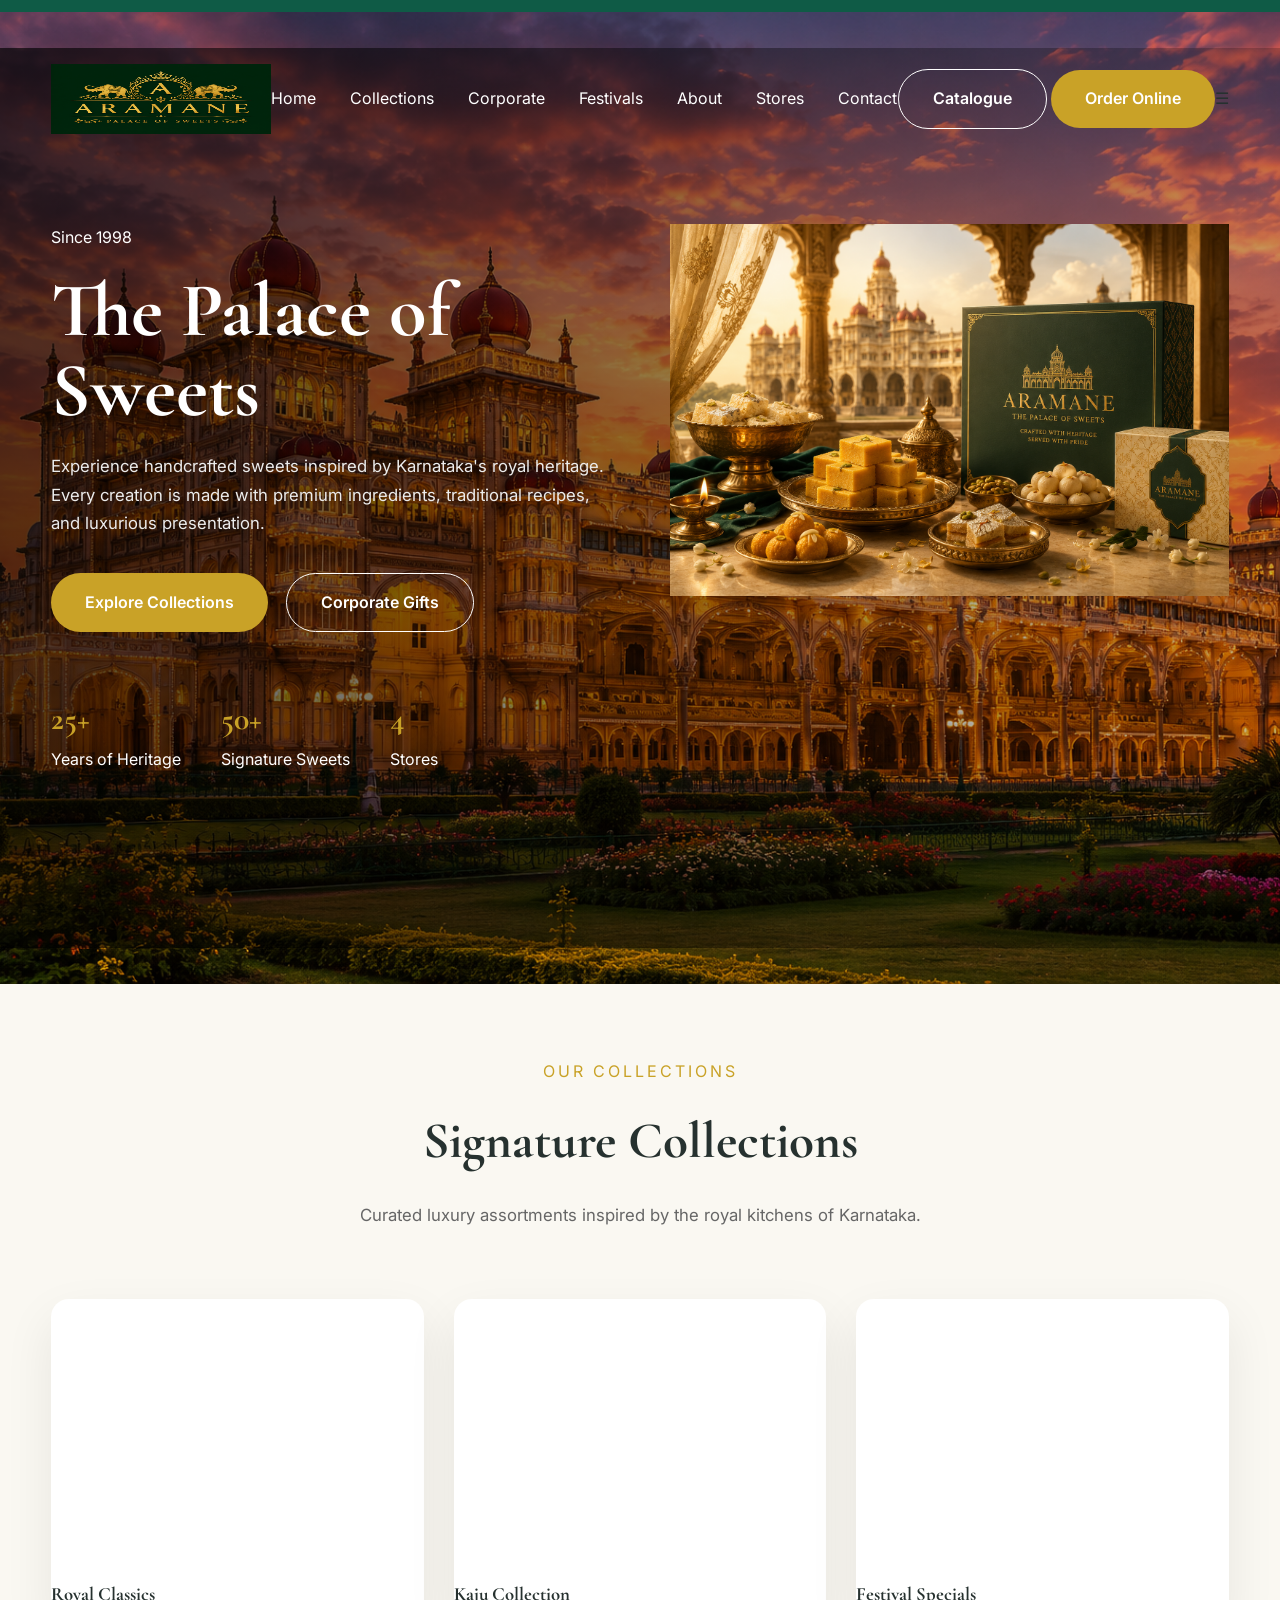
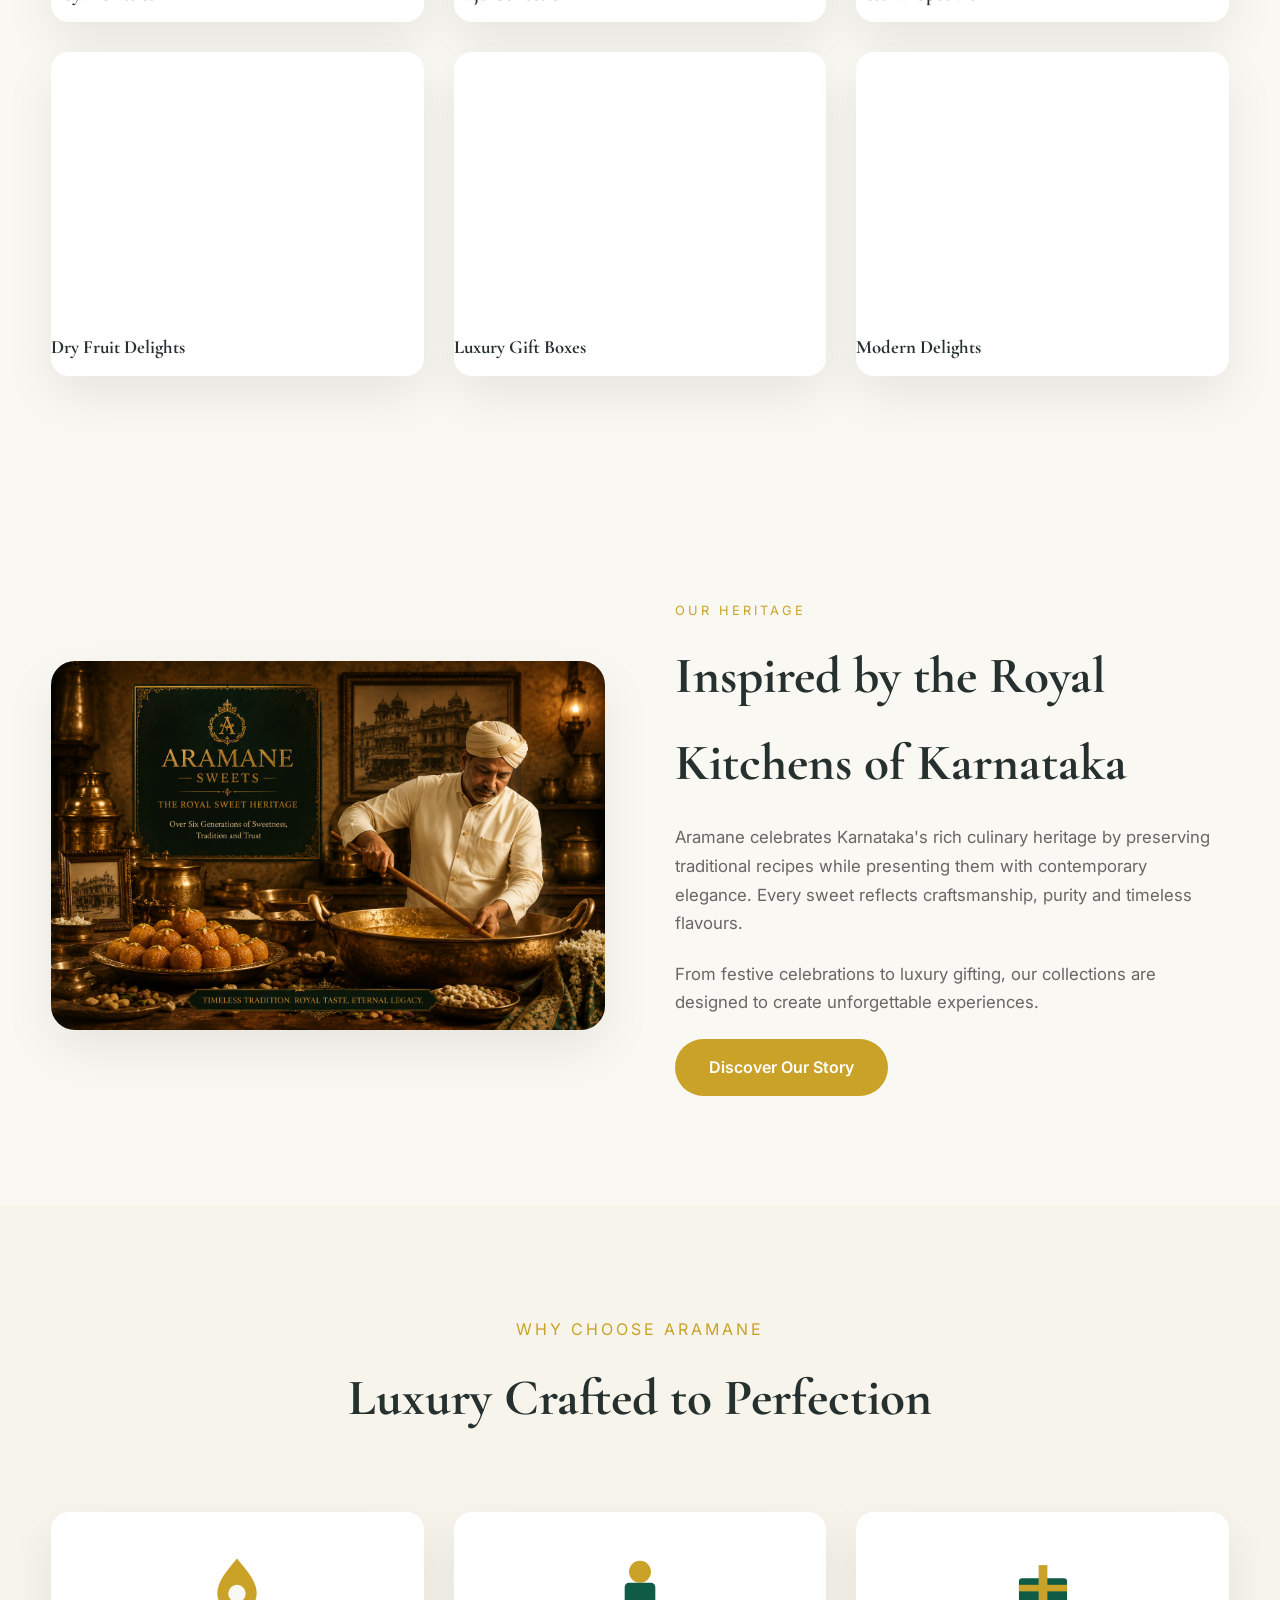
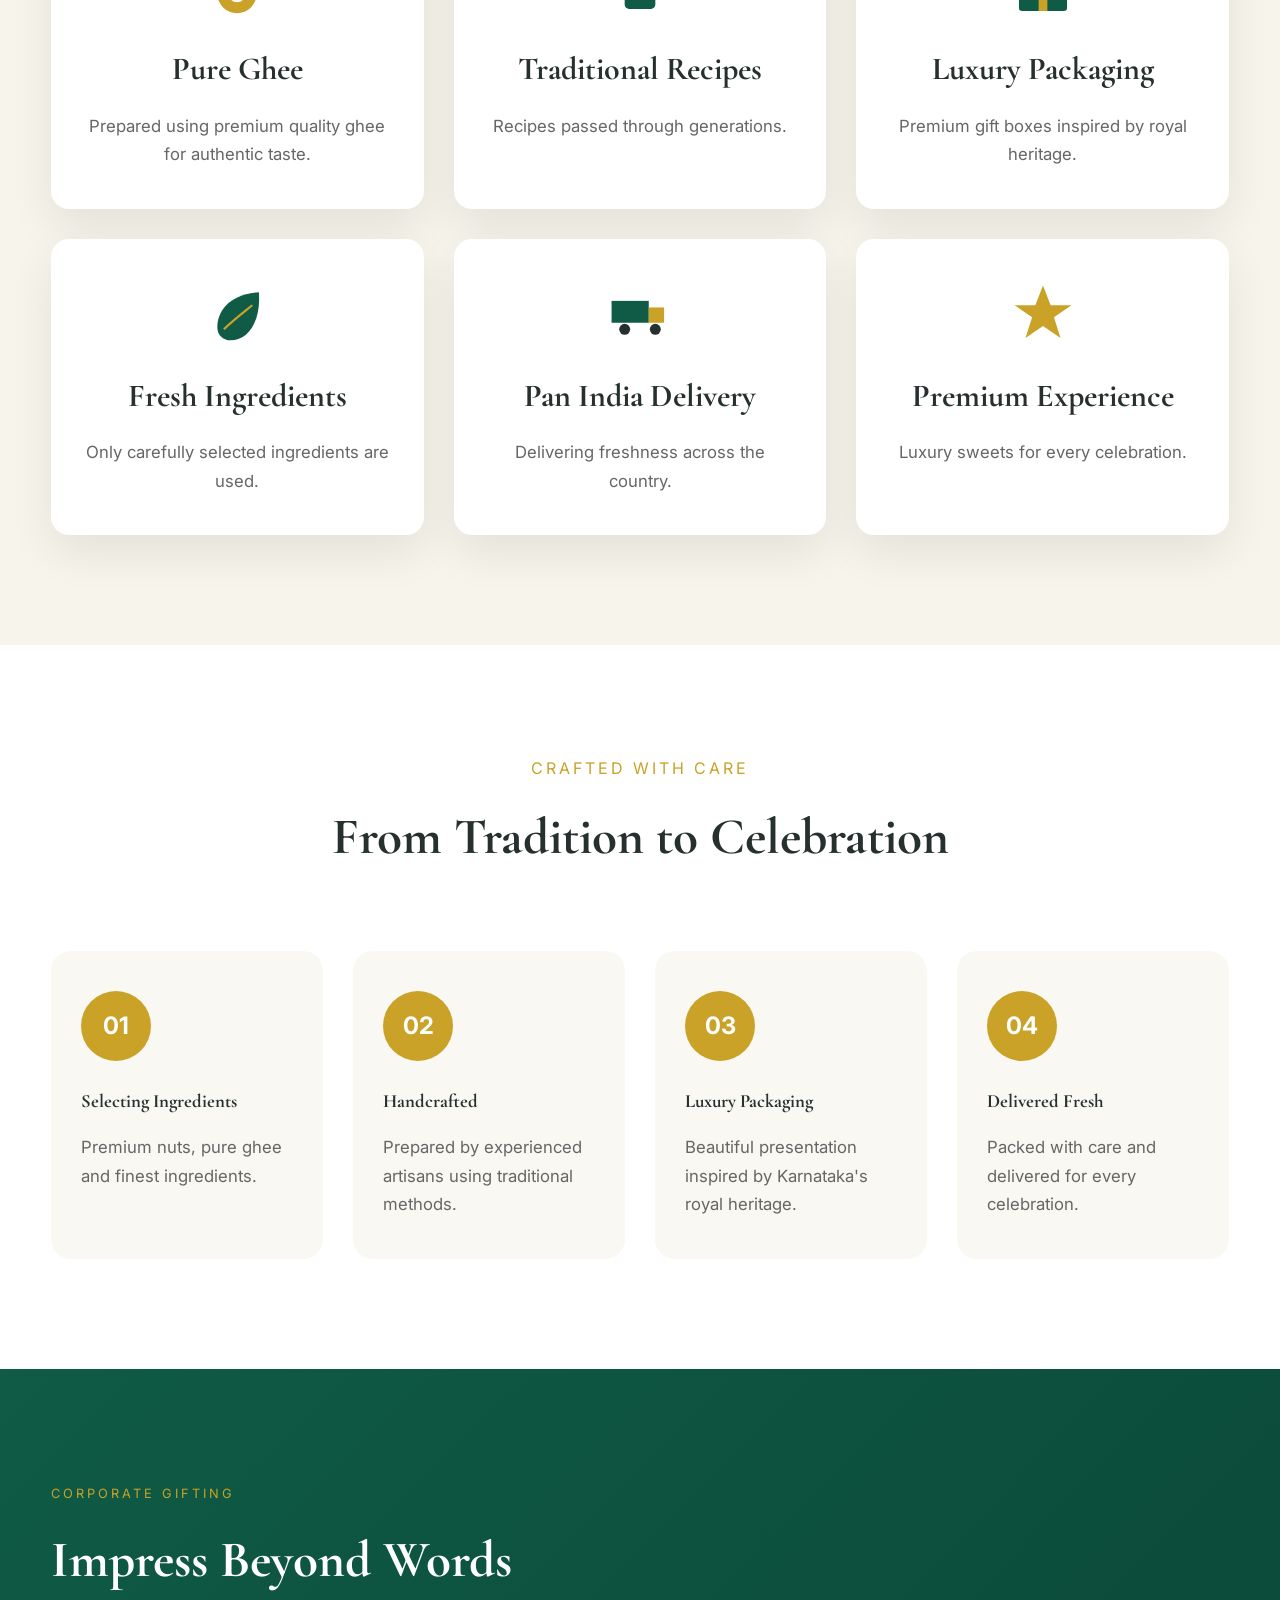
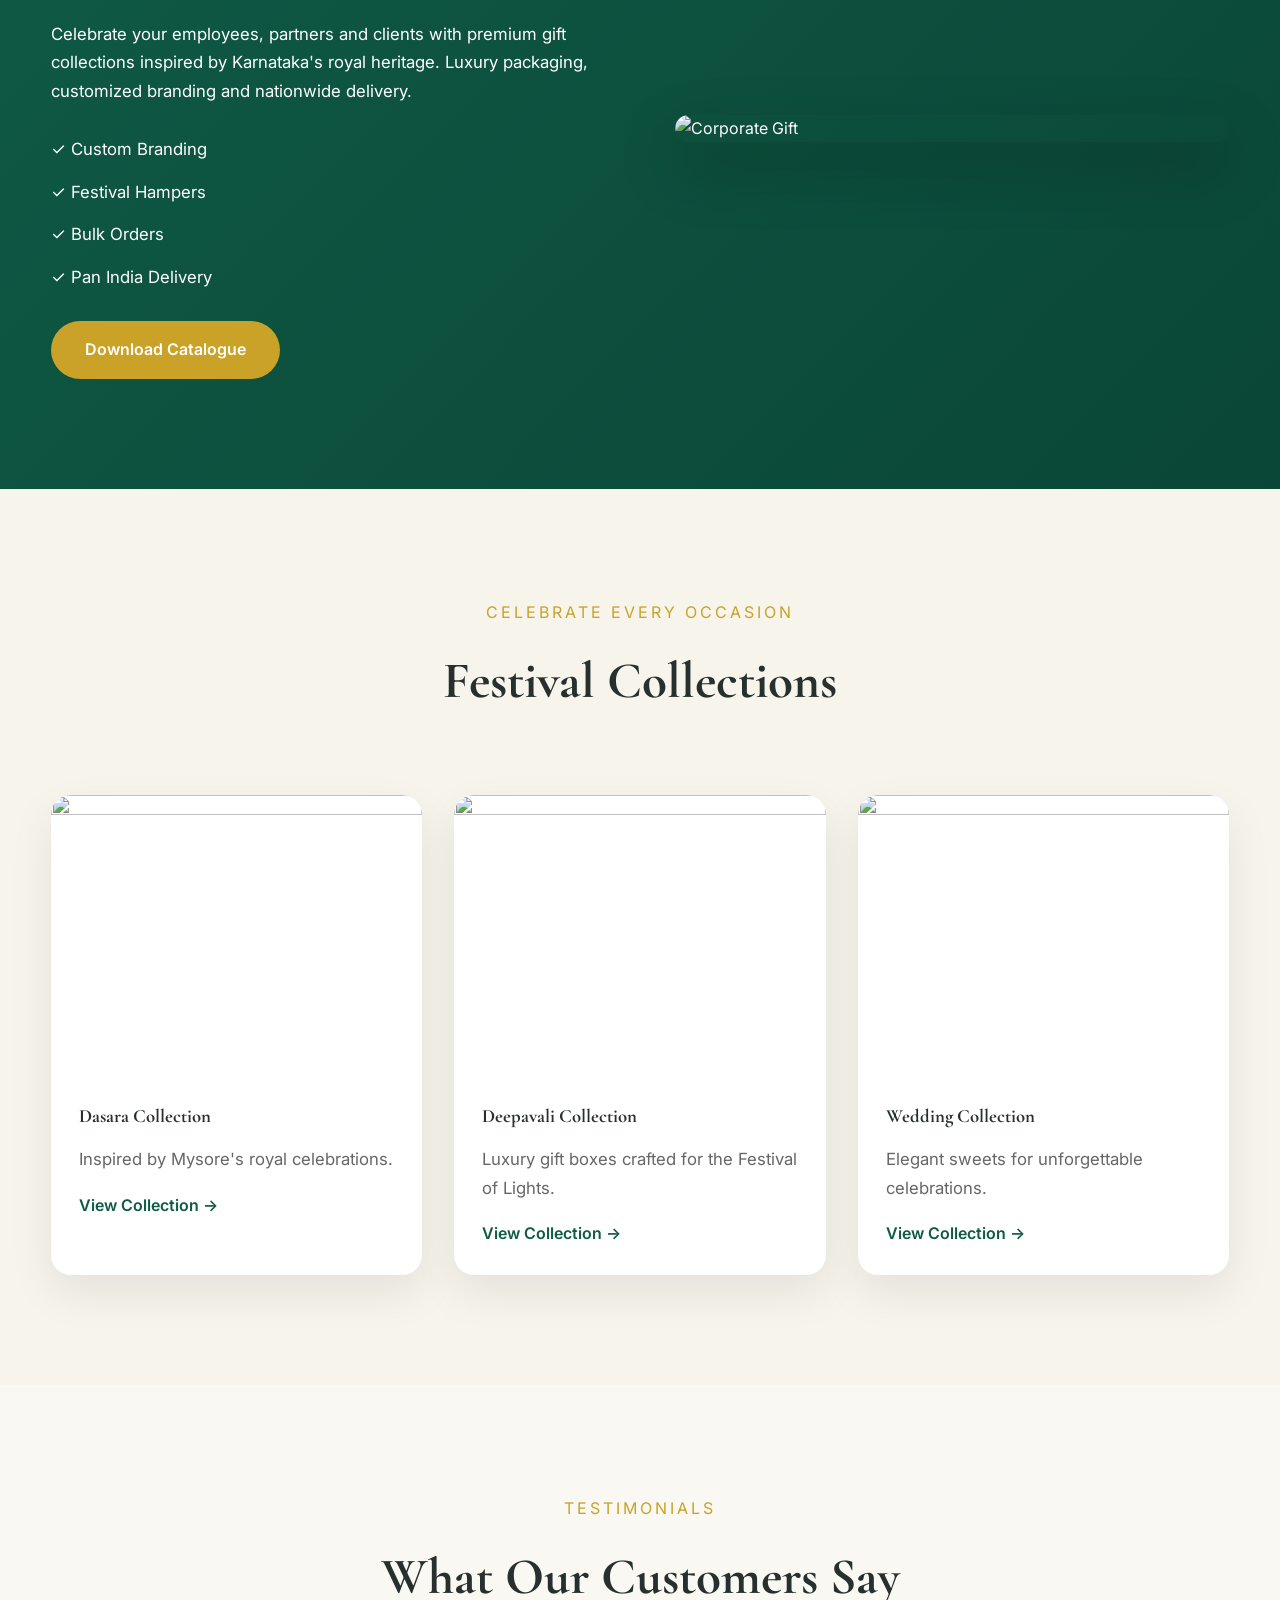
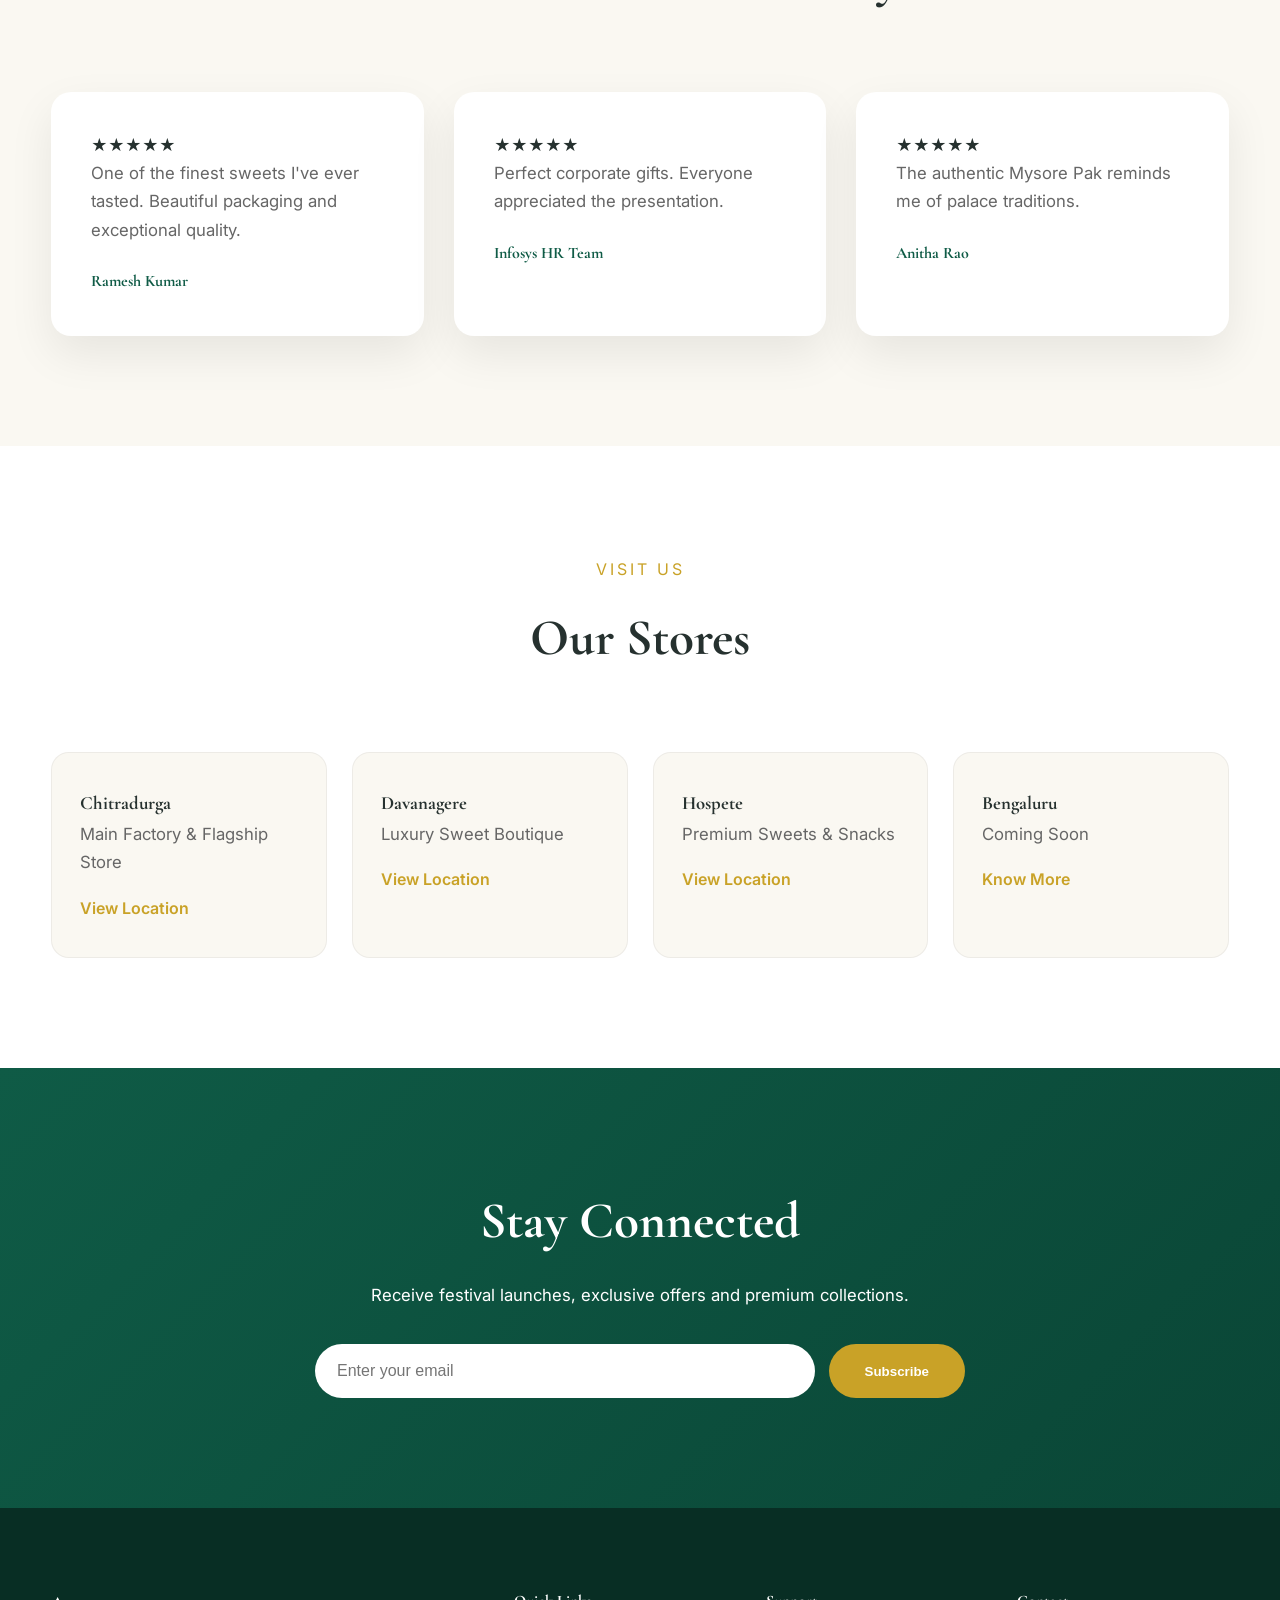
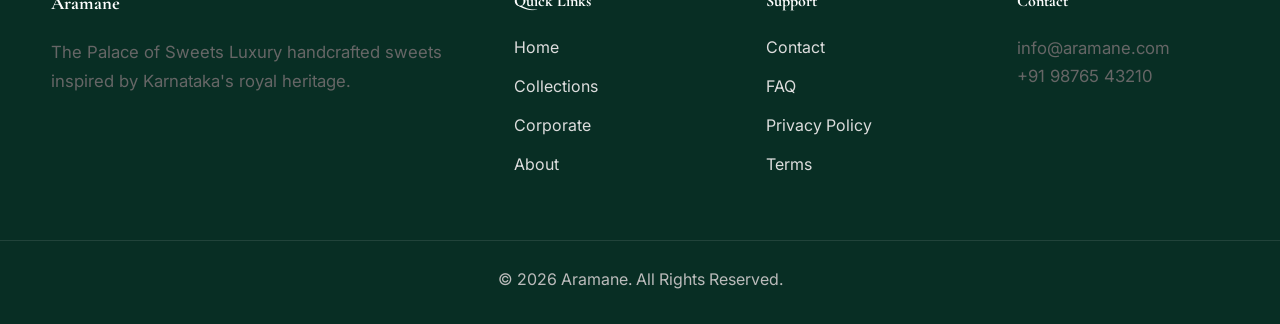
==== index1.html @ 85ec9b0d "new index" ====
<!DOCTYPE html>
<html lang="en">

<head>

    <meta charset="UTF-8">
    <meta name="viewport" content="width=device-width, initial-scale=1.0">

    <title>Aramane | The Palace of Sweets</title>

    <meta name="description"
        content="Luxury sweets inspired by Karnataka's royal heritage. Premium gifting, authentic flavours and handcrafted delicacies.">

    <link rel="preconnect" href="https://fonts.googleapis.com">

    <link rel="preconnect" href="https://fonts.gstatic.com" crossorigin>

    <link href="https://fonts.googleapis.com/css2?family=Cormorant+Garamond:wght@400;500;600;700&family=Inter:wght@300;400;500;600;700&display=swap"
        rel="stylesheet">

    <link rel="stylesheet" href="css/style.css">
    <link rel="stylesheet" href="css/animations.css">
    <link rel="stylesheet" href="css/responsive.css">


</head>

<body>

<!-- ==========================
Loader
=========================== -->

<!-- ==========================
Loader
========================== -->

<div id="loader" class="loader">

    <div class="loader-content">

        <img
            src="assets/logo/logo.png"
            alt="Aramane Sweets"
            class="loader-logo"
            width="220"
            height="80"
            loading="eager"
            decoding="async">

        <div class="loader-line"></div>

    </div>

</div>
<!-- ==========================
Announcement
=========================== -->

<div class="announcement">

    <span>Crafted with Pure Ghee</span>

    <span>•</span>

    <span>Pan India Delivery</span>

    <span>•</span>

    <span>Corporate Gifting</span>

</div>

<!-- ==========================
Header
=========================== -->

<header id="header">

<div class="container">

<nav class="navbar">

<a href="#" class="logo">

<img src="assets/logo/logo.png" alt="Aramane" width="220" height="70">

</a>

<ul class="menu">

<li><a href="#">Home</a></li>

<li><a href="#">Collections</a></li>

<li><a href="#">Corporate</a></li>

<li><a href="#">Festivals</a></li>

<li><a href="#">About</a></li>

<li><a href="#">Stores</a></li>

<li><a href="#">Contact</a></li>

</ul>

<div class="nav-buttons">

<a href="#" class="btn-outline">

Catalogue

</a>

<a href="#" class="btn-primary">

Order Online

</a>

</div>

<div class="mobile-toggle">

☰

</div>

</nav>

</div>

</header>

<!-- ==========================
Hero
=========================== -->

<section class="hero">

<div class="hero-bg">

<img src="assets/images/palace-bg.png" alt="Palace">

</div>

<div class="hero-overlay"></div>

<div class="container hero-grid">

<div class="hero-left">

<div class="subtitle">

Since 1998

</div>

<h1>

The Palace of Sweets

</h1>

<p>

Experience handcrafted sweets inspired by Karnataka's royal heritage.
Every creation is made with premium ingredients, traditional recipes,
and luxurious presentation.

</p>

<div class="hero-buttons">

<a href="#" class="btn-primary">

Explore Collections

</a>

<a href="#" class="btn-outline">

Corporate Gifts

</a>

</div>

<div class="hero-features">

<div>

<h3>25+</h3>

<span>Years of Heritage</span>

</div>

<div>

<h3>50+</h3>

<span>Signature Sweets</span>

</div>

<div>

<h3>4</h3>

<span>Stores</span>

</div>

</div>

</div>

<div class="hero-right">

<img src="assets/images/hero.png" alt="Gift Box">

</div>

</div>

<div class="scroll-indicator">

<span></span>

</div>

</section>

<!-- ==========================
Signature Collections
=========================== -->

<section class="collections">

<div class="container">

<div class="section-title">

<span>Our Collections</span>

<h2>Signature Collections</h2>

<p>

Curated luxury assortments inspired by the royal kitchens of Karnataka.

</p>

</div>

<div class="collection-grid">

<div class="collection-card">

<img src="assets/images/collections/royal-classics.png" alt="">

<h3>Royal Classics</h3>

</div>

<div class="collection-card">

<img src="assets/images/collections/kaju.png" alt="">

<h3>Kaju Collection</h3>

</div>

<div class="collection-card">

<img src="assets/images/collections/festival.jpg" alt="">

<h3>Festival Specials</h3>

</div>

<div class="collection-card">

<img src="assets/images/collections/dryfruits.jpg" alt="">

<h3>Dry Fruit Delights</h3>

</div>

<div class="collection-card">

<img src="assets/images/collections/luxury-box.jpg" alt="">

<h3>Luxury Gift Boxes</h3>

</div>

<div class="collection-card">

<img src="assets/images/collections/desserts.jpg" alt="">

<h3>Modern Delights</h3>

</div>

</div>

</div>

</section>
<!-- ==========================================
HERITAGE
========================================== -->

<section class="heritage">

<div class="container heritage-grid">

<div class="heritage-image">

<img src="assets/images/heritage.png" alt="Heritage">

</div>

<div class="heritage-content">

<span class="section-tag">

OUR HERITAGE

</span>

<h2>

Inspired by the Royal Kitchens of Karnataka

</h2>

<p>

Aramane celebrates Karnataka's rich culinary heritage by preserving
traditional recipes while presenting them with contemporary elegance.
Every sweet reflects craftsmanship, purity and timeless flavours.

</p>

<p>

From festive celebrations to luxury gifting, our collections are
designed to create unforgettable experiences.

</p>

<a href="#" class="btn-primary">

Discover Our Story

</a>

</div>

</div>

</section>





<!-- ==========================================
WHY ARAMANE
========================================== -->

<section class="why">

<div class="container">

<div class="section-title">

<span>

Why Choose Aramane

</span>

<h2>

Luxury Crafted to Perfection

</h2>

</div>

<div class="why-grid">

<div class="why-card">

<img src="assets/icons/ghee.svg">

<h3>

Pure Ghee

</h3>

<p>

Prepared using premium quality ghee for authentic taste.

</p>

</div>

<div class="why-card">

<img src="assets/icons/chef.svg">

<h3>

Traditional Recipes

</h3>

<p>

Recipes passed through generations.

</p>

</div>

<div class="why-card">

<img src="assets/icons/gift.svg">

<h3>

Luxury Packaging

</h3>

<p>

Premium gift boxes inspired by royal heritage.

</p>

</div>

<div class="why-card">

<img src="assets/icons/leaf.svg">

<h3>

Fresh Ingredients

</h3>

<p>

Only carefully selected ingredients are used.

</p>

</div>

<div class="why-card">

<img src="assets/icons/truck.svg">

<h3>

Pan India Delivery

</h3>

<p>

Delivering freshness across the country.

</p>

</div>

<div class="why-card">

<img src="assets/icons/star.svg">

<h3>

Premium Experience

</h3>

<p>

Luxury sweets for every celebration.

</p>

</div>

</div>

</div>

</section>







<!-- ==========================================
ROYAL PROCESS
========================================== -->

<section class="process">

<div class="container">

<div class="section-title">

<span>

Crafted With Care

</span>

<h2>

From Tradition to Celebration

</h2>

</div>

<div class="process-grid">

<div class="step">

<div class="number">

01

</div>

<h3>

Selecting Ingredients

</h3>

<p>

Premium nuts, pure ghee and finest ingredients.

</p>

</div>

<div class="step">

<div class="number">

02

</div>

<h3>

Handcrafted

</h3>

<p>

Prepared by experienced artisans using traditional methods.

</p>

</div>

<div class="step">

<div class="number">

03

</div>

<h3>

Luxury Packaging

</h3>

<p>

Beautiful presentation inspired by Karnataka's royal heritage.

</p>

</div>

<div class="step">

<div class="number">

04

</div>

<h3>

Delivered Fresh

</h3>

<p>

Packed with care and delivered for every celebration.

</p>

</div>

</div>

</div>

</section>
<!-- ==========================================
CORPORATE GIFTING
========================================== -->

<section class="corporate">

<div class="container corporate-grid">

<div class="corporate-content">

<span class="section-tag">

Corporate Gifting

</span>

<h2>

Impress Beyond Words

</h2>

<p>

Celebrate your employees, partners and clients with premium gift
collections inspired by Karnataka's royal heritage.

Luxury packaging, customized branding and nationwide delivery.

</p>

<ul class="corporate-list">

<li>✓ Custom Branding</li>

<li>✓ Festival Hampers</li>

<li>✓ Bulk Orders</li>

<li>✓ Pan India Delivery</li>

</ul>

<a href="#" class="btn-primary">

Download Catalogue

</a>

</div>

<div class="corporate-image">

<img src="assets/images/corporate-box.jpg" alt="Corporate Gift">

</div>

</div>

</section>





<!-- ==========================================
FESTIVAL COLLECTIONS
========================================== -->

<section class="festival">

<div class="container">

<div class="section-title">

<span>Celebrate Every Occasion</span>

<h2>Festival Collections</h2>

</div>

<div class="festival-grid">

<div class="festival-card">

<img src="assets/images/dasara.jpg" alt="">

<div class="festival-content">

<h3>Dasara Collection</h3>

<p>Inspired by Mysore's royal celebrations.</p>

<a href="#">View Collection →</a>

</div>

</div>

<div class="festival-card">

<img src="assets/images/deepavali.jpg" alt="">

<div class="festival-content">

<h3>Deepavali Collection</h3>

<p>Luxury gift boxes crafted for the Festival of Lights.</p>

<a href="#">View Collection →</a>

</div>

</div>

<div class="festival-card">

<img src="assets/images/wedding.jpg" alt="">

<div class="festival-content">

<h3>Wedding Collection</h3>

<p>Elegant sweets for unforgettable celebrations.</p>

<a href="#">View Collection →</a>

</div>

</div>

</div>

</div>

</section>





<!-- ==========================================
TESTIMONIALS
========================================== -->

<section class="testimonial">

<div class="container">

<div class="section-title">

<span>Testimonials</span>

<h2>What Our Customers Say</h2>

</div>

<div class="testimonial-grid">

<div class="testimonial-card">

★★★★★

<p>

One of the finest sweets I've ever tasted.
Beautiful packaging and exceptional quality.

</p>

<h4>

Ramesh Kumar

</h4>

</div>

<div class="testimonial-card">

★★★★★

<p>

Perfect corporate gifts.
Everyone appreciated the presentation.

</p>

<h4>

Infosys HR Team

</h4>

</div>

<div class="testimonial-card">

★★★★★

<p>

The authentic Mysore Pak reminds me of palace traditions.

</p>

<h4>

Anitha Rao

</h4>

</div>

</div>

</div>

</section>





<!-- ==========================================
STORE LOCATOR
========================================== -->

<section class="stores">

<div class="container">

<div class="section-title">

<span>Visit Us</span>

<h2>Our Stores</h2>

</div>

<div class="store-grid">

<div class="store-card">

<h3>Chitradurga</h3>

<p>Main Factory & Flagship Store</p>

<a href="#">View Location</a>

</div>

<div class="store-card">

<h3>Davanagere</h3>

<p>Luxury Sweet Boutique</p>

<a href="#">View Location</a>

</div>

<div class="store-card">

<h3>Hospete</h3>

<p>Premium Sweets & Snacks</p>

<a href="#">View Location</a>

</div>

<div class="store-card">

<h3>Bengaluru</h3>

<p>Coming Soon</p>

<a href="#">Know More</a>

</div>

</div>

</div>

</section>





<!-- ==========================================
NEWSLETTER
========================================== -->

<section class="newsletter">

<div class="container">

<h2>

Stay Connected

</h2>

<p>

Receive festival launches, exclusive offers and premium collections.

</p>

<form>

<input

type="email"

placeholder="Enter your email">

<button>

Subscribe

</button>

</form>

</div>

</section>





<!-- ==========================================
FOOTER
========================================== -->

<footer>

<div class="container footer-grid">

<div>

<h3>

Aramane

</h3>

<p>

The Palace of Sweets

Luxury handcrafted sweets inspired by Karnataka's royal heritage.

</p>

</div>

<div>

<h4>

Quick Links

</h4>

<ul>

<li><a href="#">Home</a></li>

<li><a href="#">Collections</a></li>

<li><a href="#">Corporate</a></li>

<li><a href="#">About</a></li>

</ul>

</div>

<div>

<h4>

Support

</h4>

<ul>

<li><a href="#">Contact</a></li>

<li><a href="#">FAQ</a></li>

<li><a href="#">Privacy Policy</a></li>

<li><a href="#">Terms</a></li>

</ul>

</div>

<div>

<h4>

Contact

</h4>

<p>

info@aramane.com

</p>

<p>

+91 98765 43210

</p>

</div>

</div>

<div class="copyright">

© 2026 Aramane. All Rights Reserved.

</div>

</footer>





<script src="js/app.js"></script>

</body>

</html>
---- css/style.css ----
/* ==========================================================
Aramane Website - style.css V1
Foundation + Header + Hero + Collections + Heritage
========================================================== */

/* ---------- RESET ---------- */
*,
*::before,
*::after{
  margin:0;
  padding:0;
  box-sizing:border-box;
}
html{scroll-behavior:smooth}
body{
  font-family:"Inter",sans-serif;
  background:#FAF8F2;
  color:#26312F;
  line-height:1.7;
  overflow-x:hidden;
}
img{max-width:100%;display:block}
a{text-decoration:none;color:inherit}
ul{list-style:none}

/* ---------- VARIABLES ---------- */
:root{
  --green:#0F5B46;
  --green-dark:#0A4636;
  --gold:#C9A227;
  --ivory:#FAF8F2;
  --white:#fff;
  --text:#26312F;
  --muted:#666;
  --radius:18px;
  --shadow:0 20px 50px rgba(0,0,0,.08);
  --transition:.35s ease;
  --container:1200px;
}

/* ---------- TYPOGRAPHY ---------- */
h1,h2,h3,h4{
  font-family:"Cormorant Garamond",serif;
  font-weight:700;
}
h1{font-size:clamp(3rem,6vw,5.5rem);line-height:1.05}
h2{font-size:clamp(2.2rem,4vw,3.8rem);margin-bottom:1rem}
p{color:var(--muted);font-size:1.05rem}

/* ---------- LAYOUT ---------- */
.container{
  width:min(var(--container),92%);
  margin-inline:auto;
}
section{padding:110px 0}
.section-tag{
  display:inline-block;
  color:var(--gold);
  text-transform:uppercase;
  letter-spacing:3px;
  font-size:.8rem;
  margin-bottom:12px;
}
.section-title{
  text-align:center;
  margin-bottom:70px;
}
.section-title span{
  color:var(--gold);
  text-transform:uppercase;
  letter-spacing:3px;
}
.section-title h2{margin-top:12px}

/* ---------- BUTTONS ---------- */
.btn-primary,
.btn-outline{
  display:inline-flex;
  align-items:center;
  justify-content:center;
  padding:15px 34px;
  border-radius:999px;
  transition:var(--transition);
  font-weight:600;
}
.btn-primary{
  background:var(--gold);
  color:#fff;
}
.btn-primary:hover{
  transform:translateY(-4px);
  box-shadow:0 15px 35px rgba(201,162,39,.35);
}
.btn-outline{
  border:1px solid #fff;
  color:#fff;
}
.btn-outline:hover{
  background:#fff;
  color:var(--green);
}

/* ---------- TOP BAR ---------- */
.announcement{
  background:var(--green);
  color:#fff;
  text-align:center;
  padding:12px;
  font-size:.9rem;
}

/* ---------- HEADER ---------- */
#header{
  position:absolute;
  top:44px;
  left:0;
  width:100%;
  z-index:50;
}
.navbar{
  display:flex;
  justify-content:space-between;
  align-items:center;
  padding:20px 0;
}
.logo{
  color:#fff;
  font-size:2rem;
  font-family:"Cormorant Garamond",serif;
}
.menu{
  display:flex;
  gap:34px;
}
.menu a{
  color:#fff;
  transition:var(--transition);
}
.menu a:hover{color:var(--gold)}

/* ---------- HERO ---------- */
.hero{
  min-height:100vh;
  position:relative;
  display:flex;
  align-items:center;
}
.hero-bg,
.hero-bg img{
  position:absolute;
  inset:0;
  width:100%;
  height:100%;
  object-fit:cover;
}
.hero-overlay{
  position:absolute;
  inset:0;
  background:linear-gradient(90deg,rgba(0,0,0,.65),rgba(0,0,0,.2));
}
.hero-grid{
  position:relative;
  z-index:2;
  display:grid;
  grid-template-columns:1fr 1fr;
  gap:60px;
}
.hero-left{color:#fff}
.hero-left h1{color:#fff;margin:20px 0}
.hero-left p{color:#ececec;max-width:600px}
.hero-buttons{
  display:flex;
  gap:18px;
  margin-top:35px;
}
.hero-features{
  display:flex;
  gap:40px;
  margin-top:60px;
}
.hero-features h3{
  color:var(--gold);
  font-size:2rem;
}

/* ---------- COLLECTIONS ---------- */
.collection-grid{
  display:grid;
  grid-template-columns:repeat(3,1fr);
  gap:30px;
}
.collection-card{
  background:#fff;
  border-radius:var(--radius);
  overflow:hidden;
  box-shadow:var(--shadow);
  transition:var(--transition);
}
.collection-card:hover{
  transform:translateY(-10px);
}
.collection-card img{
  aspect-ratio:4/3;
  object-fit:cover;
}
.collection-card-content{
  padding:28px;
}
.collection-card h3{
  margin-bottom:12px;
}

/* ---------- HERITAGE ---------- */
.heritage-grid{
  display:grid;
  grid-template-columns:1fr 1fr;
  gap:70px;
  align-items:center;
}
.heritage-image img{
  border-radius:24px;
  box-shadow:var(--shadow);
}
.heritage-content p{
  margin-bottom:22px;
}
/* ==========================================================
Aramane Website - style.css V2
Adds:
- Why Aramane
- Royal Process
- Corporate Gifting
========================================================== */

/* ---------- WHY ARAMANE ---------- */
.why{
    background:#F7F4EC;
}

.why-grid{
    display:grid;
    grid-template-columns:repeat(3,1fr);
    gap:30px;
}

.why-card{
    background:#fff;
    padding:40px 30px;
    border-radius:18px;
    text-align:center;
    transition:.35s ease;
    box-shadow:0 18px 45px rgba(0,0,0,.08);
}

.why-card:hover{
    transform:translateY(-10px);
}

.why-card img{
    width:70px;
    margin:auto;
    margin-bottom:20px;
}

.why-card h3{
    margin-bottom:15px;
    font-family:"Cormorant Garamond",serif;
    font-size:2rem;
}

.why-card p{
    color:#666;
}

/* ---------- ROYAL PROCESS ---------- */

.process{
    background:#fff;
}

.process-grid{
    display:grid;
    grid-template-columns:repeat(4,1fr);
    gap:30px;
}

.step{
    background:#FAF8F2;
    padding:40px 30px;
    border-radius:20px;
    transition:.35s ease;
    position:relative;
    overflow:hidden;
}

.step:hover{
    transform:translateY(-8px);
    box-shadow:0 20px 50px rgba(0,0,0,.08);
}

.step .number{
    width:70px;
    height:70px;
    border-radius:50%;
    background:#C9A227;
    color:white;
    display:flex;
    align-items:center;
    justify-content:center;
    font-size:1.5rem;
    font-weight:700;
    margin-bottom:25px;
}

.step h3{
    margin-bottom:15px;
}

.step p{
    color:#666;
}

/* ---------- CORPORATE ---------- */

.corporate{
    background:linear-gradient(135deg,#0F5B46,#0A4636);
    color:white;
}

.corporate-grid{
    display:grid;
    grid-template-columns:1fr 1fr;
    gap:70px;
    align-items:center;
}

.corporate h2,
.corporate p,
.corporate li{
    color:white;
}

.corporate-image img{
    border-radius:24px;
    box-shadow:0 25px 60px rgba(0,0,0,.25);
}

.corporate-list{
    margin:30px 0;
}

.corporate-list li{
    margin-bottom:14px;
    font-size:1.05rem;
}

.corporate .btn-primary{
    background:#C9A227;
}

/* ---------- COMMON CARD EFFECT ---------- */

.why-card,
.step,
.corporate-image img{
    transition:all .35s ease;
}

.why-card:hover,
.step:hover,
.corporate-image img:hover{
    transform:translateY(-8px);
}

/* ---------- UTILITIES ---------- */

.text-center{
    text-align:center;
}

.mt-2{
    margin-top:20px;
}

.mt-4{
    margin-top:40px;
}

.mb-4{
    margin-bottom:40px;
}

/* ---------- RESPONSIVE ---------- */

@media(max-width:992px){

.why-grid{
grid-template-columns:repeat(2,1fr);
}

.process-grid{
grid-template-columns:repeat(2,1fr);
}

.corporate-grid{
grid-template-columns:1fr;
}

}

@media(max-width:768px){

.why-grid,
.process-grid{
grid-template-columns:1fr;
}

.step,
.why-card{
padding:30px;
}

}
/* ==========================================================
Aramane Website - style.css V3
Adds:
- Festival Collections
- Testimonials
- Store Locator
- Newsletter
- Footer
========================================================== */

/* ---------- FESTIVAL ---------- */

.festival{
    background:#F7F4EC;
}

.festival-grid{
    display:grid;
    grid-template-columns:repeat(3,1fr);
    gap:32px;
}

.festival-card{
    background:#fff;
    border-radius:20px;
    overflow:hidden;
    box-shadow:0 18px 45px rgba(0,0,0,.08);
    transition:.35s ease;
}

.festival-card:hover{
    transform:translateY(-10px);
}

.festival-card img{
    width:100%;
    aspect-ratio:4/3;
    object-fit:cover;
}

.festival-content{
    padding:28px;
}

.festival-content h3{
    margin-bottom:12px;
}

.festival-content a{
    display:inline-block;
    margin-top:18px;
    color:#0F5B46;
    font-weight:600;
}

/* ---------- TESTIMONIALS ---------- */

.testimonial{
    background:#FAF8F2;
}

.testimonial-grid{
    display:grid;
    grid-template-columns:repeat(3,1fr);
    gap:30px;
}

.testimonial-card{
    background:#fff;
    padding:40px;
    border-radius:20px;
    box-shadow:0 18px 45px rgba(0,0,0,.08);
    transition:.35s ease;
}

.testimonial-card:hover{
    transform:translateY(-8px);
}

.testimonial-card h4{
    margin-top:24px;
    color:#0F5B46;
}

/* ---------- STORES ---------- */

.stores{
    background:#fff;
}

.store-grid{
    display:grid;
    grid-template-columns:repeat(4,1fr);
    gap:25px;
}

.store-card{
    background:#FAF8F2;
    padding:35px 28px;
    border-radius:18px;
    transition:.35s ease;
    border:1px solid rgba(0,0,0,.05);
}

.store-card:hover{
    background:#0F5B46;
    color:#fff;
}

.store-card:hover p,
.store-card:hover a{
    color:#fff;
}

.store-card a{
    display:inline-block;
    margin-top:18px;
    color:#C9A227;
    font-weight:600;
}

/* ---------- NEWSLETTER ---------- */

.newsletter{
    background:linear-gradient(135deg,#0F5B46,#0A4636);
    color:#fff;
    text-align:center;
}

.newsletter h2,
.newsletter p{
    color:#fff;
}

.newsletter form{
    max-width:650px;
    margin:35px auto 0;
    display:flex;
    gap:14px;
}

.newsletter input{
    flex:1;
    padding:18px 22px;
    border:none;
    border-radius:50px;
    font-size:1rem;
}

.newsletter button{
    padding:18px 36px;
    border:none;
    border-radius:50px;
    background:#C9A227;
    color:#fff;
    cursor:pointer;
    font-weight:600;
}

/* ---------- FOOTER ---------- */

footer{
    background:#082E24;
    color:#fff;
    padding:80px 0 30px;
}

.footer-grid{
    display:grid;
    grid-template-columns:2fr 1fr 1fr 1fr;
    gap:40px;
}

footer h3,
footer h4{
    margin-bottom:18px;
}

footer ul{
    list-style:none;
}

footer li{
    margin-bottom:12px;
}

footer a{
    color:#ddd;
    transition:.3s;
}

footer a:hover{
    color:#C9A227;
}

.copyright{
    margin-top:50px;
    padding-top:25px;
    text-align:center;
    border-top:1px solid rgba(255,255,255,.1);
    color:#bbb;
}

/* ---------- RESPONSIVE ---------- */

@media(max-width:992px){

.festival-grid,
.testimonial-grid{
grid-template-columns:repeat(2,1fr);
}

.store-grid{
grid-template-columns:repeat(2,1fr);
}

.footer-grid{
grid-template-columns:1fr 1fr;
}

.newsletter form{
flex-direction:column;
}

}

@media(max-width:768px){

.festival-grid,
.testimonial-grid,
.store-grid,
.footer-grid{
grid-template-columns:1fr;
}

.newsletter input,
.newsletter button{
width:100%;
}

}
/* ==========================================================
Aramane Website - style.css V4
Final polish & utilities
========================================================== */

/* ---------- SMOOTH REVEAL ---------- */
.reveal{
    opacity:0;
    transform:translateY(40px);
    transition:opacity .8s ease,transform .8s ease;
}
.reveal.active{
    opacity:1;
    transform:translateY(0);
}

/* ---------- LOADER ---------- */
.loader{
    position:fixed;
    inset:0;
    background:#FAF8F2;
    display:flex;
    align-items:center;
    justify-content:center;
    z-index:9999;
}
.loader.hidden{
    opacity:0;
    visibility:hidden;
    transition:.6s;
}
.loader-spinner{
    width:70px;
    height:70px;
    border:5px solid #eee;
    border-top-color:#C9A227;
    border-radius:50%;
    animation:spin 1s linear infinite;
}
@keyframes spin{
    to{transform:rotate(360deg);}
}

/* ---------- STICKY HEADER ---------- */
#header.sticky{
    position:fixed;
    top:0;
    left:0;
    width:100%;
    background:rgba(15,91,70,.95);
    backdrop-filter:blur(14px);
    box-shadow:0 12px 30px rgba(0,0,0,.12);
    transition:.35s;
}

/* ---------- GLASS PANEL ---------- */
.glass{
    background:rgba(255,255,255,.15);
    backdrop-filter:blur(18px);
    border:1px solid rgba(255,255,255,.25);
    border-radius:20px;
}

/* ---------- IMAGE HOVER ---------- */
.img-zoom{
    overflow:hidden;
}
.img-zoom img{
    transition:transform .5s ease;
}
.img-zoom:hover img{
    transform:scale(1.08);
}

/* ---------- GOLD UNDERLINE ---------- */
.gold-link{
    position:relative;
    display:inline-block;
}
.gold-link::after{
    content:"";
    position:absolute;
    left:0;
    bottom:-4px;
    width:0;
    height:2px;
    background:#C9A227;
    transition:.35s;
}
.gold-link:hover::after{
    width:100%;
}

/* ---------- BACK TO TOP ---------- */
.back-top{
    position:fixed;
    right:30px;
    bottom:30px;
    width:54px;
    height:54px;
    border-radius:50%;
    background:#C9A227;
    color:#fff;
    display:flex;
    align-items:center;
    justify-content:center;
    text-decoration:none;
    opacity:0;
    visibility:hidden;
    transition:.35s;
    box-shadow:0 15px 35px rgba(0,0,0,.18);
}
.back-top.show{
    opacity:1;
    visibility:visible;
}
.back-top:hover{
    transform:translateY(-6px);
}

/* ---------- SCROLLBAR ---------- */
::-webkit-scrollbar{
    width:10px;
}
::-webkit-scrollbar-track{
    background:#F7F4EC;
}
::-webkit-scrollbar-thumb{
    background:#0F5B46;
    border-radius:20px;
}
::-webkit-scrollbar-thumb:hover{
    background:#0A4636;
}

/* ---------- FORMS ---------- */
input,
textarea,
select{
    transition:.3s;
}
input:focus,
textarea:focus,
select:focus{
    outline:none;
    border-color:#C9A227;
    box-shadow:0 0 0 4px rgba(201,162,39,.15);
}

/* ---------- SHADOW HELPERS ---------- */
.shadow-sm{box-shadow:0 8px 20px rgba(0,0,0,.08);}
.shadow-md{box-shadow:0 18px 40px rgba(0,0,0,.12);}
.shadow-lg{box-shadow:0 30px 60px rgba(0,0,0,.18);}

/* ---------- SPACING ---------- */
.mt-1{margin-top:10px;}
.mt-2{margin-top:20px;}
.mt-3{margin-top:30px;}
.mt-4{margin-top:40px;}
.mt-5{margin-top:60px;}

.mb-1{margin-bottom:10px;}
.mb-2{margin-bottom:20px;}
.mb-3{margin-bottom:30px;}
.mb-4{margin-bottom:40px;}
.mb-5{margin-bottom:60px;}

.py-5{padding:60px 0;}
.py-8{padding:100px 0;}

/* ---------- TEXT HELPERS ---------- */
.text-center{text-align:center;}
.text-white{color:#fff;}
.text-gold{color:#C9A227;}
.bg-green{background:#0F5B46;}
.bg-ivory{background:#FAF8F2;}

/* ---------- MOBILE ---------- */
@media(max-width:768px){
.back-top{
right:18px;
bottom:18px;
width:48px;
height:48px;
}
.loader-spinner{
width:55px;
height:55px;
}
}
---- css/animations.css ----
@keyframes fadeUp{from{opacity:0;transform:translateY(40px)}to{opacity:1;transform:none}}.fade-up{animation:fadeUp .8s ease both}@keyframes shine{from{background-position:200%}to{background-position:-200%}}
---- css/responsive.css ----
@media(max-width:992px){.collection-grid,.why-grid,.festival-grid,.testimonial-grid,.store-grid,.process-grid{grid-template-columns:repeat(2,1fr)}.menu{display:none}}@media(max-width:768px){.collection-grid,.why-grid,.festival-grid,.testimonial-grid,.store-grid,.process-grid{grid-template-columns:1fr}}
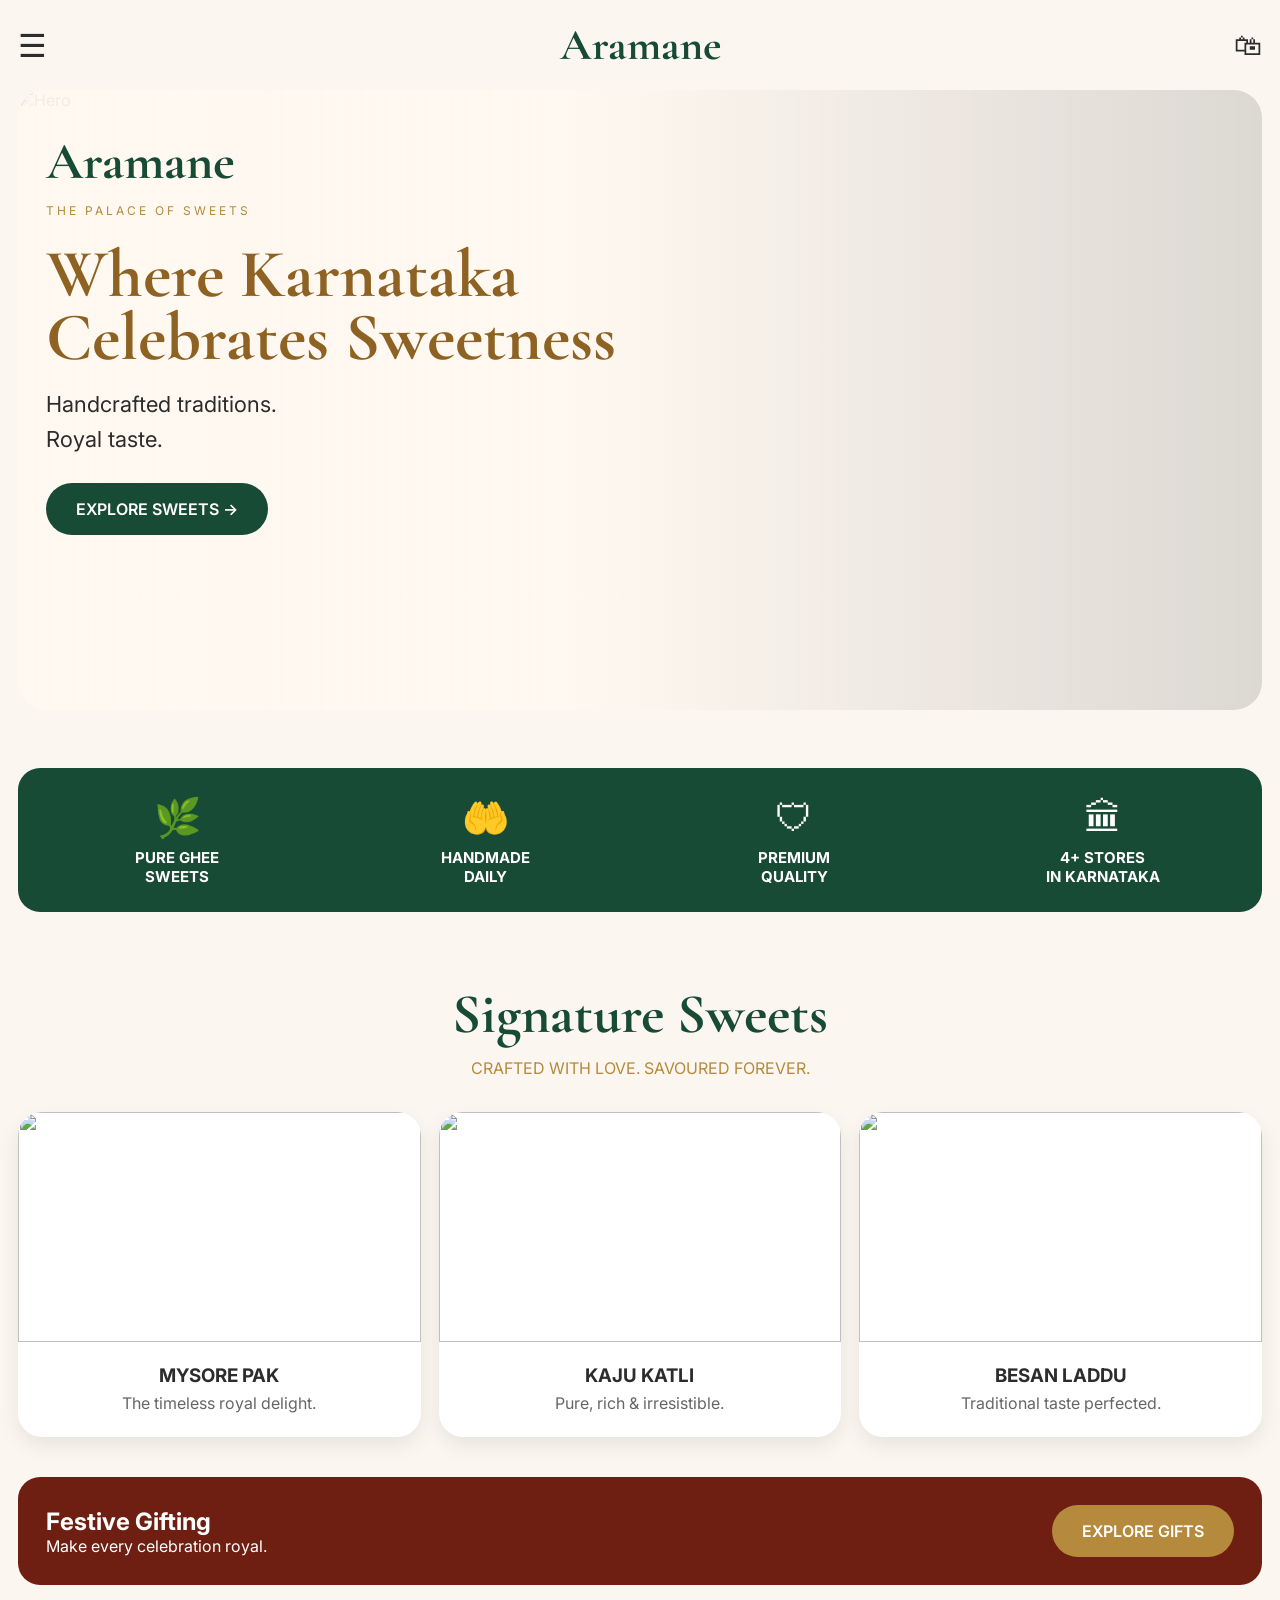
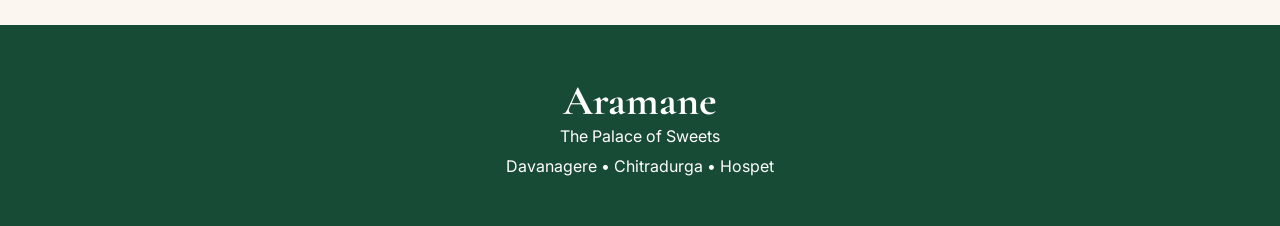
==== commit edb55a09: "marron" ====
--- a/index1.html
+++ b/index1.html
@@ -1,1084 +1,111 @@
+
 <!DOCTYPE html>
 <html lang="en">
-
 <head>
-
-    <meta charset="UTF-8">
-    <meta name="viewport" content="width=device-width, initial-scale=1.0">
-
-    <title>Aramane | The Palace of Sweets</title>
-
-    <meta name="description"
-        content="Luxury sweets inspired by Karnataka's royal heritage. Premium gifting, authentic flavours and handcrafted delicacies.">
-
-    <link rel="preconnect" href="https://fonts.googleapis.com">
-
-    <link rel="preconnect" href="https://fonts.gstatic.com" crossorigin>
-
-    <link href="https://fonts.googleapis.com/css2?family=Cormorant+Garamond:wght@400;500;600;700&family=Inter:wght@300;400;500;600;700&display=swap"
-        rel="stylesheet">
-
-    <link rel="stylesheet" href="css/style.css">
-    <link rel="stylesheet" href="css/animations.css">
-    <link rel="stylesheet" href="css/responsive.css">
-
-
+<meta charset="UTF-8">
+<meta name="viewport" content="width=device-width,initial-scale=1">
+<title>Aramane - The Palace of Sweets</title>
+<link href="https://fonts.googleapis.com/css2?family=Cormorant+Garamond:wght@500;700&family=Inter:wght@400;500;600&display=swap" rel="stylesheet">
+<style>
+*{margin:0;padding:0;box-sizing:border-box}
+body{background:#fbf7f0;font-family:Inter,sans-serif;color:#2c2c2c}
+header{position:sticky;top:0;background:#fbf7f0;padding:18px 18px;display:flex;align-items:center;justify-content:space-between}
+.logo{font:700 44px "Cormorant Garamond",serif;color:#184b36}
+.hero{padding:0 18px 30px}
+.hero-card{position:relative;border-radius:28px;overflow:hidden}
+.hero-card img{width:100%;height:620px;object-fit:cover;display:block}
+.overlay{position:absolute;inset:0;background:linear-gradient(90deg,rgba(255,248,240,.95) 0%,rgba(255,248,240,.78) 45%,rgba(0,0,0,.12) 100%)}
+.content{position:absolute;left:28px;top:40px;width:55%}
+.brand{font:700 52px "Cormorant Garamond",serif;color:#184b36;margin-bottom:10px}
+.tag{letter-spacing:3px;color:#b58a3c;font-size:12px;margin-bottom:26px}
+h1{font:700 68px/0.92 "Cormorant Garamond",serif;color:#8d6223;margin-bottom:18px}
+.sub{font-size:22px;line-height:1.6;margin-bottom:26px}
+.btn{display:inline-block;padding:16px 30px;background:#184b36;color:#fff;border-radius:40px;text-decoration:none;font-weight:600}
+.promise{margin:28px 18px;background:#184b36;border-radius:22px;color:#fff;display:grid;grid-template-columns:repeat(4,1fr);text-align:center;padding:26px 10px;gap:10px}
+.promise h3{font-size:15px;margin-top:8px}
+section{padding:40px 18px}
+.title{text-align:center;font:700 56px "Cormorant Garamond",serif;color:#184b36}
+.subtitle{text-align:center;color:#b58a3c;margin:10px 0 34px}
+.grid{display:grid;grid-template-columns:repeat(3,1fr);gap:18px}
+.card{background:#fff;border-radius:24px;overflow:hidden;box-shadow:0 8px 20px rgba(0,0,0,.08)}
+.card img{width:100%;height:230px;object-fit:cover}
+.card h3{text-align:center;padding:18px 10px 6px}
+.card p{text-align:center;padding:0 15px 24px;color:#666}
+.gift{margin:0 18px 40px;background:#6f1f12;color:#fff;border-radius:22px;padding:28px;display:flex;justify-content:space-between;align-items:center}
+footer{background:#184b36;color:#fff;text-align:center;padding:50px 20px;margin-top:40px}
+@media(max-width:900px){
+h1{font-size:54px}
+.content{width:65%}
+.grid{grid-template-columns:1fr}
+.promise{grid-template-columns:repeat(2,1fr)}
+.hero-card img{height:700px}
+}
+</style>
 </head>
-
 <body>
 
-<!-- ==========================
-Loader
-=========================== -->
+<header>
+<div style="font-size:32px">☰</div>
+<div class="logo">Aramane</div>
+<div style="font-size:28px">🛍</div>
+</header>
 
-<!-- ==========================
-Loader
-========================== -->
-
-<div id="loader" class="loader">
-
-    <div class="loader-content">
-
-        <img
-            src="assets/logo/logo.png"
-            alt="Aramane Sweets"
-            class="loader-logo"
-            width="220"
-            height="80"
-            loading="eager"
-            decoding="async">
-
-        <div class="loader-line"></div>
-
-    </div>
-
+<div class="hero">
+<div class="hero-card">
+<img src="images/hero.jpg" alt="Hero">
+<div class="overlay"></div>
+<div class="content">
+<div class="brand">Aramane</div>
+<div class="tag">THE PALACE OF SWEETS</div>
+<h1>Where Karnataka Celebrates Sweetness</h1>
+<p class="sub">Handcrafted traditions.<br>Royal taste.</p>
+<a class="btn" href="#">EXPLORE SWEETS →</a>
 </div>
-<!-- ==========================
-Announcement
-=========================== -->
-
-<div class="announcement">
-
-    <span>Crafted with Pure Ghee</span>
-
-    <span>•</span>
-
-    <span>Pan India Delivery</span>
-
-    <span>•</span>
-
-    <span>Corporate Gifting</span>
-
+</div>
 </div>
 
-<!-- ==========================
-Header
-=========================== -->
-
-<header id="header">
-
-<div class="container">
-
-<nav class="navbar">
-
-<a href="#" class="logo">
-
-<img src="assets/logo/logo.png" alt="Aramane" width="220" height="70">
-
-</a>
-
-<ul class="menu">
-
-<li><a href="#">Home</a></li>
-
-<li><a href="#">Collections</a></li>
-
-<li><a href="#">Corporate</a></li>
-
-<li><a href="#">Festivals</a></li>
-
-<li><a href="#">About</a></li>
-
-<li><a href="#">Stores</a></li>
-
-<li><a href="#">Contact</a></li>
-
-</ul>
-
-<div class="nav-buttons">
-
-<a href="#" class="btn-outline">
-
-Catalogue
-
-</a>
-
-<a href="#" class="btn-primary">
-
-Order Online
-
-</a>
-
+<div class="promise">
+<div><div style="font-size:38px">🌿</div><h3>PURE GHEE<br>SWEETS</h3></div>
+<div><div style="font-size:38px">🤲</div><h3>HANDMADE<br>DAILY</h3></div>
+<div><div style="font-size:38px">🛡</div><h3>PREMIUM<br>QUALITY</h3></div>
+<div><div style="font-size:38px">🏛</div><h3>4+ STORES<br>IN KARNATAKA</h3></div>
 </div>
 
-<div class="mobile-toggle">
+<section>
+<div class="title">Signature Sweets</div>
+<div class="subtitle">CRAFTED WITH LOVE. SAVOURED FOREVER.</div>
+<div class="grid">
+<div class="card">
+<img src="images/mysore-pak.jpg">
+<h3>MYSORE PAK</h3>
+<p>The timeless royal delight.</p>
+</div>
+<div class="card">
+<img src="images/kaju-katli.jpg">
+<h3>KAJU KATLI</h3>
+<p>Pure, rich & irresistible.</p>
+</div>
+<div class="card">
+<img src="images/laddu.jpg">
+<h3>BESAN LADDU</h3>
+<p>Traditional taste perfected.</p>
+</div>
+</div>
+</section>
 
-☰
-
+<div class="gift">
+<div>
+<h2>Festive Gifting</h2>
+<p>Make every celebration royal.</p>
+</div>
+<a class="btn" style="background:#b58a3c" href="#">EXPLORE GIFTS</a>
 </div>
 
-</nav>
-
-</div>
-
-</header>
-
-<!-- ==========================
-Hero
-=========================== -->
-
-<section class="hero">
-
-<div class="hero-bg">
-
-<img src="assets/images/palace-bg.png" alt="Palace">
-
-</div>
-
-<div class="hero-overlay"></div>
-
-<div class="container hero-grid">
-
-<div class="hero-left">
-
-<div class="subtitle">
-
-Since 1998
-
-</div>
-
-<h1>
-
-The Palace of Sweets
-
-</h1>
-
-<p>
-
-Experience handcrafted sweets inspired by Karnataka's royal heritage.
-Every creation is made with premium ingredients, traditional recipes,
-and luxurious presentation.
-
-</p>
-
-<div class="hero-buttons">
-
-<a href="#" class="btn-primary">
-
-Explore Collections
-
-</a>
-
-<a href="#" class="btn-outline">
-
-Corporate Gifts
-
-</a>
-
-</div>
-
-<div class="hero-features">
-
-<div>
-
-<h3>25+</h3>
-
-<span>Years of Heritage</span>
-
-</div>
-
-<div>
-
-<h3>50+</h3>
-
-<span>Signature Sweets</span>
-
-</div>
-
-<div>
-
-<h3>4</h3>
-
-<span>Stores</span>
-
-</div>
-
-</div>
-
-</div>
-
-<div class="hero-right">
-
-<img src="assets/images/hero.png" alt="Gift Box">
-
-</div>
-
-</div>
-
-<div class="scroll-indicator">
-
-<span></span>
-
-</div>
-
-</section>
-
-<!-- ==========================
-Signature Collections
-=========================== -->
-
-<section class="collections">
-
-<div class="container">
-
-<div class="section-title">
-
-<span>Our Collections</span>
-
-<h2>Signature Collections</h2>
-
-<p>
-
-Curated luxury assortments inspired by the royal kitchens of Karnataka.
-
-</p>
-
-</div>
-
-<div class="collection-grid">
-
-<div class="collection-card">
-
-<img src="assets/images/collections/royal-classics.png" alt="">
-
-<h3>Royal Classics</h3>
-
-</div>
-
-<div class="collection-card">
-
-<img src="assets/images/collections/kaju.png" alt="">
-
-<h3>Kaju Collection</h3>
-
-</div>
-
-<div class="collection-card">
-
-<img src="assets/images/collections/festival.jpg" alt="">
-
-<h3>Festival Specials</h3>
-
-</div>
-
-<div class="collection-card">
-
-<img src="assets/images/collections/dryfruits.jpg" alt="">
-
-<h3>Dry Fruit Delights</h3>
-
-</div>
-
-<div class="collection-card">
-
-<img src="assets/images/collections/luxury-box.jpg" alt="">
-
-<h3>Luxury Gift Boxes</h3>
-
-</div>
-
-<div class="collection-card">
-
-<img src="assets/images/collections/desserts.jpg" alt="">
-
-<h3>Modern Delights</h3>
-
-</div>
-
-</div>
-
-</div>
-
-</section>
-<!-- ==========================================
-HERITAGE
-========================================== -->
-
-<section class="heritage">
-
-<div class="container heritage-grid">
-
-<div class="heritage-image">
-
-<img src="assets/images/heritage.png" alt="Heritage">
-
-</div>
-
-<div class="heritage-content">
-
-<span class="section-tag">
-
-OUR HERITAGE
-
-</span>
-
-<h2>
-
-Inspired by the Royal Kitchens of Karnataka
-
-</h2>
-
-<p>
-
-Aramane celebrates Karnataka's rich culinary heritage by preserving
-traditional recipes while presenting them with contemporary elegance.
-Every sweet reflects craftsmanship, purity and timeless flavours.
-
-</p>
-
-<p>
-
-From festive celebrations to luxury gifting, our collections are
-designed to create unforgettable experiences.
-
-</p>
-
-<a href="#" class="btn-primary">
-
-Discover Our Story
-
-</a>
-
-</div>
-
-</div>
-
-</section>
-
-
-
-
-
-<!-- ==========================================
-WHY ARAMANE
-========================================== -->
-
-<section class="why">
-
-<div class="container">
-
-<div class="section-title">
-
-<span>
-
-Why Choose Aramane
-
-</span>
-
-<h2>
-
-Luxury Crafted to Perfection
-
-</h2>
-
-</div>
-
-<div class="why-grid">
-
-<div class="why-card">
-
-<img src="assets/icons/ghee.svg">
-
-<h3>
-
-Pure Ghee
-
-</h3>
-
-<p>
-
-Prepared using premium quality ghee for authentic taste.
-
-</p>
-
-</div>
-
-<div class="why-card">
-
-<img src="assets/icons/chef.svg">
-
-<h3>
-
-Traditional Recipes
-
-</h3>
-
-<p>
-
-Recipes passed through generations.
-
-</p>
-
-</div>
-
-<div class="why-card">
-
-<img src="assets/icons/gift.svg">
-
-<h3>
-
-Luxury Packaging
-
-</h3>
-
-<p>
-
-Premium gift boxes inspired by royal heritage.
-
-</p>
-
-</div>
-
-<div class="why-card">
-
-<img src="assets/icons/leaf.svg">
-
-<h3>
-
-Fresh Ingredients
-
-</h3>
-
-<p>
-
-Only carefully selected ingredients are used.
-
-</p>
-
-</div>
-
-<div class="why-card">
-
-<img src="assets/icons/truck.svg">
-
-<h3>
-
-Pan India Delivery
-
-</h3>
-
-<p>
-
-Delivering freshness across the country.
-
-</p>
-
-</div>
-
-<div class="why-card">
-
-<img src="assets/icons/star.svg">
-
-<h3>
-
-Premium Experience
-
-</h3>
-
-<p>
-
-Luxury sweets for every celebration.
-
-</p>
-
-</div>
-
-</div>
-
-</div>
-
-</section>
-
-
-
-
-
-
-
-<!-- ==========================================
-ROYAL PROCESS
-========================================== -->
-
-<section class="process">
-
-<div class="container">
-
-<div class="section-title">
-
-<span>
-
-Crafted With Care
-
-</span>
-
-<h2>
-
-From Tradition to Celebration
-
-</h2>
-
-</div>
-
-<div class="process-grid">
-
-<div class="step">
-
-<div class="number">
-
-01
-
-</div>
-
-<h3>
-
-Selecting Ingredients
-
-</h3>
-
-<p>
-
-Premium nuts, pure ghee and finest ingredients.
-
-</p>
-
-</div>
-
-<div class="step">
-
-<div class="number">
-
-02
-
-</div>
-
-<h3>
-
-Handcrafted
-
-</h3>
-
-<p>
-
-Prepared by experienced artisans using traditional methods.
-
-</p>
-
-</div>
-
-<div class="step">
-
-<div class="number">
-
-03
-
-</div>
-
-<h3>
-
-Luxury Packaging
-
-</h3>
-
-<p>
-
-Beautiful presentation inspired by Karnataka's royal heritage.
-
-</p>
-
-</div>
-
-<div class="step">
-
-<div class="number">
-
-04
-
-</div>
-
-<h3>
-
-Delivered Fresh
-
-</h3>
-
-<p>
-
-Packed with care and delivered for every celebration.
-
-</p>
-
-</div>
-
-</div>
-
-</div>
-
-</section>
-<!-- ==========================================
-CORPORATE GIFTING
-========================================== -->
-
-<section class="corporate">
-
-<div class="container corporate-grid">
-
-<div class="corporate-content">
-
-<span class="section-tag">
-
-Corporate Gifting
-
-</span>
-
-<h2>
-
-Impress Beyond Words
-
-</h2>
-
-<p>
-
-Celebrate your employees, partners and clients with premium gift
-collections inspired by Karnataka's royal heritage.
-
-Luxury packaging, customized branding and nationwide delivery.
-
-</p>
-
-<ul class="corporate-list">
-
-<li>✓ Custom Branding</li>
-
-<li>✓ Festival Hampers</li>
-
-<li>✓ Bulk Orders</li>
-
-<li>✓ Pan India Delivery</li>
-
-</ul>
-
-<a href="#" class="btn-primary">
-
-Download Catalogue
-
-</a>
-
-</div>
-
-<div class="corporate-image">
-
-<img src="assets/images/corporate-box.jpg" alt="Corporate Gift">
-
-</div>
-
-</div>
-
-</section>
-
-
-
-
-
-<!-- ==========================================
-FESTIVAL COLLECTIONS
-========================================== -->
-
-<section class="festival">
-
-<div class="container">
-
-<div class="section-title">
-
-<span>Celebrate Every Occasion</span>
-
-<h2>Festival Collections</h2>
-
-</div>
-
-<div class="festival-grid">
-
-<div class="festival-card">
-
-<img src="assets/images/dasara.jpg" alt="">
-
-<div class="festival-content">
-
-<h3>Dasara Collection</h3>
-
-<p>Inspired by Mysore's royal celebrations.</p>
-
-<a href="#">View Collection →</a>
-
-</div>
-
-</div>
-
-<div class="festival-card">
-
-<img src="assets/images/deepavali.jpg" alt="">
-
-<div class="festival-content">
-
-<h3>Deepavali Collection</h3>
-
-<p>Luxury gift boxes crafted for the Festival of Lights.</p>
-
-<a href="#">View Collection →</a>
-
-</div>
-
-</div>
-
-<div class="festival-card">
-
-<img src="assets/images/wedding.jpg" alt="">
-
-<div class="festival-content">
-
-<h3>Wedding Collection</h3>
-
-<p>Elegant sweets for unforgettable celebrations.</p>
-
-<a href="#">View Collection →</a>
-
-</div>
-
-</div>
-
-</div>
-
-</div>
-
-</section>
-
-
-
-
-
-<!-- ==========================================
-TESTIMONIALS
-========================================== -->
-
-<section class="testimonial">
-
-<div class="container">
-
-<div class="section-title">
-
-<span>Testimonials</span>
-
-<h2>What Our Customers Say</h2>
-
-</div>
-
-<div class="testimonial-grid">
-
-<div class="testimonial-card">
-
-★★★★★
-
-<p>
-
-One of the finest sweets I've ever tasted.
-Beautiful packaging and exceptional quality.
-
-</p>
-
-<h4>
-
-Ramesh Kumar
-
-</h4>
-
-</div>
-
-<div class="testimonial-card">
-
-★★★★★
-
-<p>
-
-Perfect corporate gifts.
-Everyone appreciated the presentation.
-
-</p>
-
-<h4>
-
-Infosys HR Team
-
-</h4>
-
-</div>
-
-<div class="testimonial-card">
-
-★★★★★
-
-<p>
-
-The authentic Mysore Pak reminds me of palace traditions.
-
-</p>
-
-<h4>
-
-Anitha Rao
-
-</h4>
-
-</div>
-
-</div>
-
-</div>
-
-</section>
-
-
-
-
-
-<!-- ==========================================
-STORE LOCATOR
-========================================== -->
-
-<section class="stores">
-
-<div class="container">
-
-<div class="section-title">
-
-<span>Visit Us</span>
-
-<h2>Our Stores</h2>
-
-</div>
-
-<div class="store-grid">
-
-<div class="store-card">
-
-<h3>Chitradurga</h3>
-
-<p>Main Factory & Flagship Store</p>
-
-<a href="#">View Location</a>
-
-</div>
-
-<div class="store-card">
-
-<h3>Davanagere</h3>
-
-<p>Luxury Sweet Boutique</p>
-
-<a href="#">View Location</a>
-
-</div>
-
-<div class="store-card">
-
-<h3>Hospete</h3>
-
-<p>Premium Sweets & Snacks</p>
-
-<a href="#">View Location</a>
-
-</div>
-
-<div class="store-card">
-
-<h3>Bengaluru</h3>
-
-<p>Coming Soon</p>
-
-<a href="#">Know More</a>
-
-</div>
-
-</div>
-
-</div>
-
-</section>
-
-
-
-
-
-<!-- ==========================================
-NEWSLETTER
-========================================== -->
-
-<section class="newsletter">
-
-<div class="container">
-
-<h2>
-
-Stay Connected
-
-</h2>
-
-<p>
-
-Receive festival launches, exclusive offers and premium collections.
-
-</p>
-
-<form>
-
-<input
-
-type="email"
-
-placeholder="Enter your email">
-
-<button>
-
-Subscribe
-
-</button>
-
-</form>
-
-</div>
-
-</section>
-
-
-
-
-
-<!-- ==========================================
-FOOTER
-========================================== -->
-
 <footer>
-
-<div class="container footer-grid">
-
-<div>
-
-<h3>
-
-Aramane
-
-</h3>
-
-<p>
-
-The Palace of Sweets
-
-Luxury handcrafted sweets inspired by Karnataka's royal heritage.
-
-</p>
-
-</div>
-
-<div>
-
-<h4>
-
-Quick Links
-
-</h4>
-
-<ul>
-
-<li><a href="#">Home</a></li>
-
-<li><a href="#">Collections</a></li>
-
-<li><a href="#">Corporate</a></li>
-
-<li><a href="#">About</a></li>
-
-</ul>
-
-</div>
-
-<div>
-
-<h4>
-
-Support
-
-</h4>
-
-<ul>
-
-<li><a href="#">Contact</a></li>
-
-<li><a href="#">FAQ</a></li>
-
-<li><a href="#">Privacy Policy</a></li>
-
-<li><a href="#">Terms</a></li>
-
-</ul>
-
-</div>
-
-<div>
-
-<h4>
-
-Contact
-
-</h4>
-
-<p>
-
-info@aramane.com
-
-</p>
-
-<p>
-
-+91 98765 43210
-
-</p>
-
-</div>
-
-</div>
-
-<div class="copyright">
-
-© 2026 Aramane. All Rights Reserved.
-
-</div>
-
+<h2 style="font-family:'Cormorant Garamond',serif;font-size:42px">Aramane</h2>
+<p>The Palace of Sweets</p>
+<p style="margin-top:10px">Davanagere • Chitradurga • Hospet</p>
 </footer>
 
-
-
-
-
-<script src="js/app.js"></script>
-
 </body>
-
 </html>
